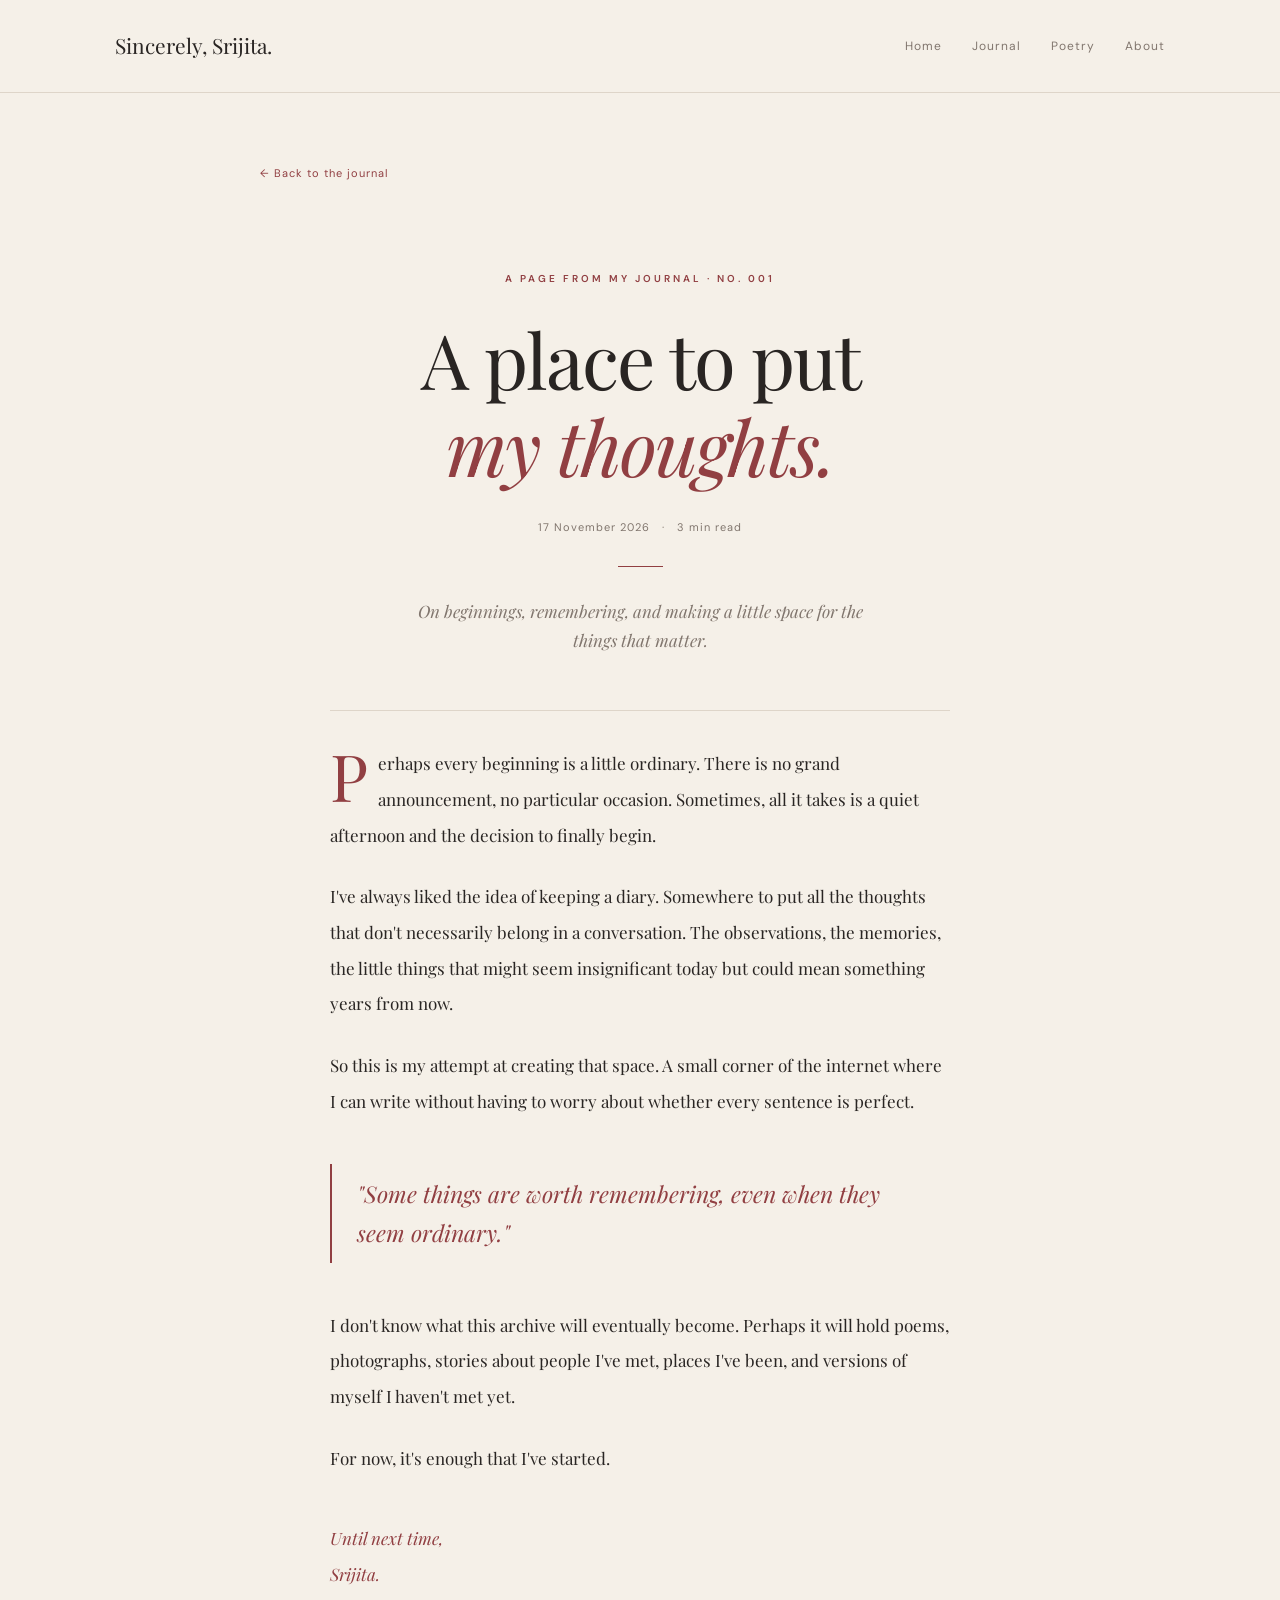
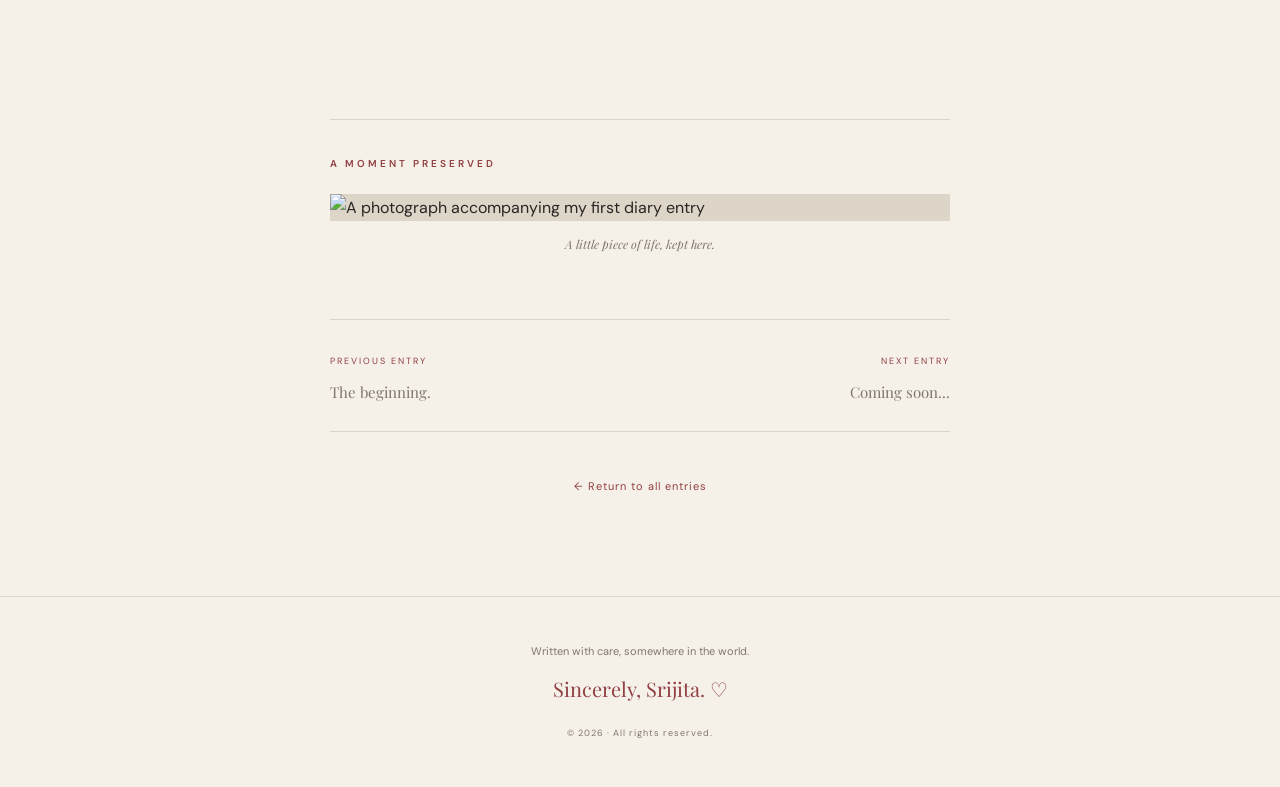
==== first-entry.html @ d3de6409 "Add files via upload" ====
<!DOCTYPE html>
<html lang="en">

<head>
    <meta charset="UTF-8">
    <meta name="viewport" content="width=device-width, initial-scale=1.0">

    <title>A Place to Put My Thoughts | Sincerely, Srijita</title>

    <link rel="stylesheet" href="../style.css">

    <link rel="preconnect" href="https://fonts.googleapis.com">
    <link rel="preconnect" href="https://fonts.gstatic.com" crossorigin>

    <link href="https://fonts.googleapis.com/css2?family=DM+Sans:wght@400;500;600&family=Playfair+Display:ital,wght@0,400;0,500;0,600;1,400;1,500&display=swap" rel="stylesheet">
</head>

<body class="entry-page">

    <header class="header">
        <a href="../index.html" class="logo">Sincerely, Srijita.</a>

        <nav>
            <a href="../index.html#home">Home</a>
            <a href="../index.html#journal">Journal</a>
            <a href="../index.html#poetry">Poetry</a>
            <a href="../index.html#about">About</a>
        </nav>
    </header>

    <main class="diary">

        <a href="../index.html#journal" class="back-link">
            ← Back to the journal
        </a>

        <header class="diary-heading">

            <p class="eyebrow">A PAGE FROM MY JOURNAL · NO. 001</p>

            <h1>
                A place to put<br>
                <span>my thoughts.</span>
            </h1>

            <div class="diary-meta">
                <span>17 November 2026</span>
                <span>·</span>
                <span>3 min read</span>
            </div>

            <div class="small-divider"></div>

            <p class="diary-subtitle">
                On beginnings, remembering, and making a little
                space for the things that matter.
            </p>

        </header>

        <article class="diary-body">

            <p class="drop-cap">
                Perhaps every beginning is a little ordinary.
                There is no grand announcement, no particular
                occasion. Sometimes, all it takes is a quiet
                afternoon and the decision to finally begin.
            </p>

            <p>
                I've always liked the idea of keeping a diary.
                Somewhere to put all the thoughts that don't
                necessarily belong in a conversation. The
                observations, the memories, the little things
                that might seem insignificant today but could
                mean something years from now.
            </p>

            <p>
                So this is my attempt at creating that space.
                A small corner of the internet where I can
                write without having to worry about whether
                every sentence is perfect.
            </p>

            <blockquote>
                "Some things are worth remembering,
                even when they seem ordinary."
            </blockquote>

            <p>
                I don't know what this archive will eventually
                become. Perhaps it will hold poems, photographs,
                stories about people I've met, places I've been,
                and versions of myself I haven't met yet.
            </p>

            <p>
                For now, it's enough that I've started.
            </p>

            <p class="signature">Until next time,<br>
                Srijita.
            </p>

        </article>

        <section class="photo-section">

            <p class="eyebrow">A MOMENT PRESERVED</p>

            <figure>
                <img
                    src="../images/first-entry-photo.jpg"
                    alt="A photograph accompanying my first diary entry"
                >

                <figcaption>
                    A little piece of life, kept here.
                </figcaption>
            </figure>

        </section>

        <div class="entry-navigation">

            <div class="nav-previous">
                <span>PREVIOUS ENTRY</span>
                <p>The beginning.</p>
            </div>

            <div class="nav-next">
                <span>NEXT ENTRY</span>
                <p>Coming soon...</p>
            </div>

        </div>

        <a href="../index.html#journal" class="back-link bottom-link">
            ← Return to all entries
        </a>

    </main>

    <footer>
        <p>Written with care, somewhere in the world.</p>
        <p class="footer-signature">Sincerely, Srijita. ♡</p>
        <p class="copyright">© 2026 · All rights reserved.</p>
    </footer>

</body>
</html>
---- style.css ----
/* --------------------------------
   SINCERELY, SRIJITA.
   A personal literary archive
----------------------------------- */

:root {
    --background: #f5f0e8;
    --paper: #faf7f1;
    --text: #292523;
    --muted: #81766e;
    --accent: #913f42;
    --line: #ded5c9;
}

* {
    margin: 0;
    padding: 0;
    box-sizing: border-box;
}

html {
    scroll-behavior: smooth;
}

body {
    background: var(--background);
    color: var(--text);
    font-family: 'DM Sans', sans-serif;
    line-height: 1.7;
}

/* HEADER */

.header {
    display: flex;
    justify-content: space-between;
    align-items: center;
    padding: 28px 9%;
    border-bottom: 1px solid var(--line);
}

.logo {
    font-family: 'Playfair Display', serif;
    font-size: 21px;
    color: var(--text);
    text-decoration: none;
}

nav {
    display: flex;
    gap: 30px;
}

nav a {
    color: var(--muted);
    text-decoration: none;
    font-size: 12px;
    letter-spacing: 1px;
    transition: color 0.3s ease;
}

nav a:hover {
    color: var(--accent);
}

/* HERO */

.hero {
    min-height: 570px;
    padding: 115px 12% 55px;
    display: flex;
    flex-direction: column;
    justify-content: center;
    position: relative;
}

.eyebrow {
    font-size: 10px;
    letter-spacing: 3px;
    color: var(--accent);
    font-weight: 600;
}

h1 {
    font-family: 'Playfair Display', serif;
    font-size: clamp(64px, 9vw, 110px);
    font-weight: 400;
    line-height: 1.08;
    margin: 28px 0;
    letter-spacing: -4px;
}

h1 span {
    font-style: italic;
    color: var(--accent);
}

.intro {
    max-width: 440px;
    color: var(--muted);
    font-size: 14px;
}

.read-link {
    color: var(--accent);
    text-decoration: none;
    font-size: 12px;
    margin-top: 32px;
    letter-spacing: 1px;
}

.read-link span {
    margin-left: 8px;
}

.hero-note {
    display: flex;
    justify-content: space-between;
    border-top: 1px solid var(--line);
    padding-top: 14px;
    margin-top: 85px;
    color: var(--muted);
    font-size: 10px;
    letter-spacing: 2px;
    text-transform: uppercase;
}

/* GENERAL SECTIONS */

.section {
    padding: 90px 12%;
    border-top: 1px solid var(--line);
}

.section-heading {
    margin-bottom: 50px;
}

h2 {
    font-family: 'Playfair Display', serif;
    font-size: 42px;
    font-weight: 400;
    margin-top: 10px;
}

h3 {
    font-family: 'Playfair Display', serif;
    font-size: 26px;
    font-weight: 400;
}

/* JOURNAL ENTRIES */

.entry {
    display: grid;
    grid-template-columns: 100px 1fr;
    gap: 35px;
    padding: 35px 0;
    border-top: 1px solid var(--line);
}

.entry-date {
    display: flex;
    flex-direction: column;
    color: var(--accent);
}

.entry-date span {
    font-family: 'Playfair Display', serif;
    font-size: 38px;
}

.entry-date small {
    font-size: 9px;
    letter-spacing: 1px;
}

.category {
    color: var(--accent);
    font-size: 9px;
    letter-spacing: 2px;
    margin-bottom: 10px;
}

.entry-content > p:not(.category) {
    color: var(--muted);
    font-size: 13px;
    max-width: 600px;
    margin-top: 12px;
}

.entry-footer {
    display: block;
    color: var(--muted);
    font-size: 10px;
    margin-top: 20px;
    font-style: italic;
}

/* POETRY */

.poetry {
    background: var(--paper);
}

.poetry > p:not(.eyebrow),
.about > p:not(.eyebrow) {
    color: var(--muted);
    max-width: 520px;
    font-size: 14px;
    margin-top: 15px;
}

.coming-soon {
    display: inline-block;
    margin-top: 28px;
    color: var(--accent);
    font-family: 'Playfair Display', serif;
    font-style: italic;
}

/* ABOUT */

.about {
    padding-top: 100px;
    padding-bottom: 100px;
}

/* FOOTER */

footer {
    text-align: center;
    padding: 45px 20px;
    border-top: 1px solid var(--line);
    color: var(--muted);
    font-size: 11px;
}

.footer-signature {
    font-family: 'Playfair Display', serif;
    font-size: 20px;
    color: var(--accent);
    margin: 12px 0;
}

.copyright {
    font-size: 9px;
    letter-spacing: 1px;
    margin-top: 20px;
}

/* MOBILE RESPONSIVENESS */

@media (max-width: 650px) {

    .header {
        flex-direction: column;
        gap: 18px;
        padding: 22px 5%;
    }

    nav {
        gap: 18px;
    }

    nav a {
        font-size: 10px;
    }

    .hero {
        padding: 90px 8% 40px;
        min-height: 500px;
    }

    h1 {
        font-size: 66px;
        letter-spacing: -3px;
    }

    .section {
        padding: 65px 8%;
    }

    .entry {
        grid-template-columns: 65px 1fr;
        gap: 18px;
    }

    h2 {
        font-size: 34px;
    }

    h3 {
        font-size: 22px;
    }

    .hero-note {
        margin-top: 65px;
    }
}

/* --------------------------------
   INDIVIDUAL DIARY ENTRY PAGE
----------------------------------- */

.entry-page {
    background: var(--background);
}

/* DIARY CONTAINER */

.diary {
    max-width: 850px;
    margin: 0 auto;
    padding: 65px 45px 100px;
}

/* BACK LINK */

.back-link {
    display: inline-block;
    color: var(--accent);
    text-decoration: none;
    font-size: 11px;
    letter-spacing: 1px;
    transition: opacity 0.3s ease;
}

.back-link:hover {
    opacity: 0.6;
}

/* DIARY HEADING */

.diary-heading {
    text-align: center;
    padding: 85px 0 55px;
}

.diary-heading h1 {
    font-size: clamp(48px, 8vw, 76px);
    letter-spacing: -2px;
    line-height: 1.15;
    margin: 28px 0;
}

.diary-heading h1 span {
    color: var(--accent);
    font-style: italic;
}

.diary-meta {
    display: flex;
    justify-content: center;
    gap: 12px;
    color: var(--muted);
    font-size: 11px;
    letter-spacing: 1px;
}

.small-divider {
    width: 45px;
    height: 1px;
    background: var(--accent);
    margin: 30px auto;
}

.diary-subtitle {
    max-width: 450px;
    margin: 0 auto;
    color: var(--muted);
    font-family: 'Playfair Display', serif;
    font-style: italic;
    font-size: 17px;
}

/* DIARY BODY */

.diary-body {
    max-width: 620px;
    margin: 0 auto;
    padding: 35px 0;
    border-top: 1px solid var(--line);
}

.diary-body p {
    color: var(--text);
    font-family: 'Playfair Display', serif;
    font-size: 17px;
    line-height: 2.1;
    margin-bottom: 26px;
}

.diary-body .drop-cap::first-letter {
    float: left;
    color: var(--accent);
    font-size: 65px;
    line-height: 0.9;
    padding-right: 10px;
}

.diary-body blockquote {
    border-left: 2px solid var(--accent);
    margin: 45px 0;
    padding: 10px 25px;
    color: var(--accent);
    font-family: 'Playfair Display', serif;
    font-size: 23px;
    font-style: italic;
    line-height: 1.7;
}

.diary-body .signature {
    color: var(--accent);
    font-style: italic;
    margin-top: 45px;
}

/* PHOTOGRAPH */

.photo-section {
    max-width: 620px;
    margin: 65px auto;
    padding-top: 35px;
    border-top: 1px solid var(--line);
}

.photo-section .eyebrow {
    margin-bottom: 22px;
}

.photo-section figure {
    margin: 0;
}

.photo-section img {
    display: block;
    width: 100%;
    max-height: 440px;
    object-fit: cover;
    background: var(--line);
}

.photo-section figcaption {
    color: var(--muted);
    font-family: 'Playfair Display', serif;
    font-style: italic;
    font-size: 12px;
    text-align: center;
    margin-top: 13px;
}

/* PREVIOUS AND NEXT */

.entry-navigation {
    max-width: 620px;
    margin: 65px auto 35px;
    padding: 25px 0;
    border-top: 1px solid var(--line);
    border-bottom: 1px solid var(--line);
    display: flex;
    justify-content: space-between;
    gap: 20px;
}

.entry-navigation span {
    color: var(--accent);
    font-size: 9px;
    letter-spacing: 2px;
}

.entry-navigation p {
    color: var(--muted);
    font-family: 'Playfair Display', serif;
    font-size: 15px;
    margin-top: 8px;
}

.nav-next {
    text-align: right;
}

.bottom-link {
    display: block;
    text-align: center;
    margin-top: 45px;
}

/* MOBILE */

@media (max-width: 650px) {

    .diary {
        padding: 40px 7% 70px;
    }

    .diary-heading {
        padding: 65px 0 40px;
    }

    .diary-heading h1 {
        font-size: 49px;
    }

    .diary-body p {
        font-size: 16px;
        line-height: 2;
    }

    .diary-body blockquote {
        font-size: 20px;
    }

    .photo-section img {
        max-height: 320px;
    }

    .entry-navigation {
        gap: 10px;
    }
}
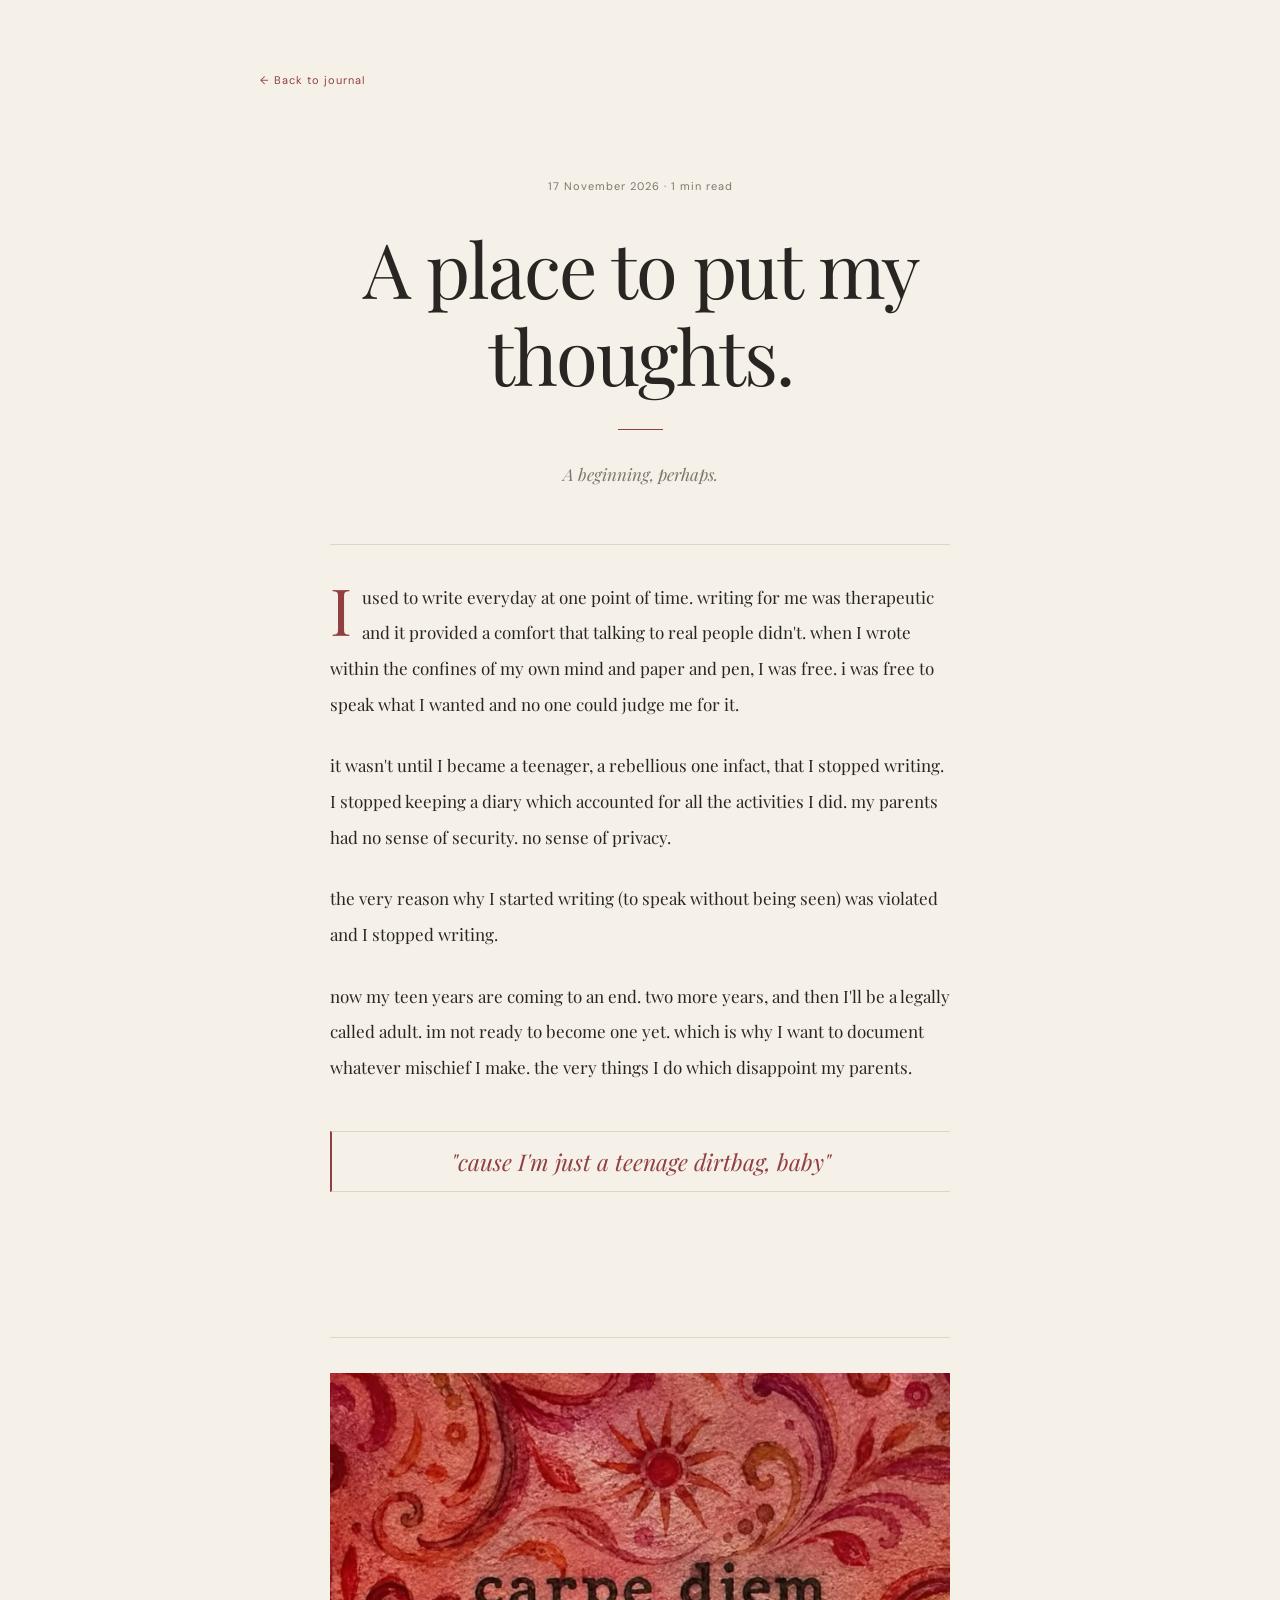
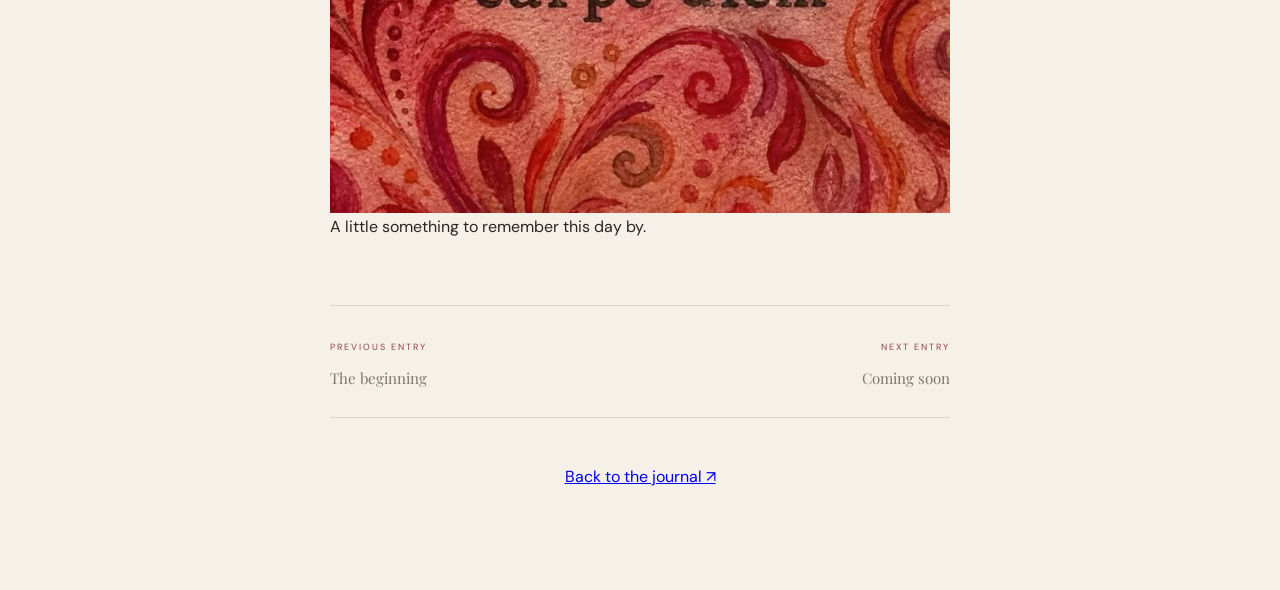
==== commit 09909c9f: "Add files via upload" ====
--- a/first-entry.html
+++ b/first-entry.html
@@ -1,7 +1,6 @@
 
 <!DOCTYPE html>
 <html lang="en">
-
 <head>
     <meta charset="UTF-8">
     <meta name="viewport" content="width=device-width, initial-scale=1.0">
@@ -10,144 +9,106 @@
 
     <link rel="stylesheet" href="../style.css">
 
-    <link rel="preconnect" href="https://fonts.googleapis.com">
-    <link rel="preconnect" href="https://fonts.gstatic.com" crossorigin>
+    <link href="https://fonts.googleapis.com/css2?family=DM+Sans:wght@400;500;600&family=Playfair+Display:ital,wght@0,400;0,500;0,600;1,400&display=swap" rel="stylesheet">
 
-    <link href="https://fonts.googleapis.com/css2?family=DM+Sans:wght@400;500;600&family=Playfair+Display:ital,wght@0,400;0,500;0,600;1,400;1,500&display=swap" rel="stylesheet">
+    <style>
+        .closing-quote {
+            margin: 55px 0 35px;
+            padding: 25px 0;
+            border-top: 1px solid #ded5c9;
+            border-bottom: 1px solid #ded5c9;
+            text-align: center;
+            color: #76565b;
+            font-family: 'Playfair Display', serif;
+            font-size: 1.5rem;
+            font-style: italic;
+            line-height: 1.6;
+        }
+    </style>
 </head>
 
 <body class="entry-page">
 
-    <header class="header">
-        <a href="../index.html" class="logo">Sincerely, Srijita.</a>
-
-        <nav>
-            <a href="../index.html#home">Home</a>
-            <a href="../index.html#journal">Journal</a>
-            <a href="../index.html#poetry">Poetry</a>
-            <a href="../index.html#about">About</a>
-        </nav>
-    </header>
-
     <main class="diary">
 
         <a href="../index.html#journal" class="back-link">
-            ← Back to the journal
+            ← Back to journal
         </a>
 
         <header class="diary-heading">
 
-            <p class="eyebrow">A PAGE FROM MY JOURNAL · NO. 001</p>
+            <p class="diary-meta">
+                17 November 2026 · 1 min read
+            </p>
 
-            <h1>
-                A place to put<br>
-                <span>my thoughts.</span>
-            </h1>
-
-            <div class="diary-meta">
-                <span>17 November 2026</span>
-                <span>·</span>
-                <span>3 min read</span>
-            </div>
+            <h1>A place to put my thoughts.</h1>
 
             <div class="small-divider"></div>
 
             <p class="diary-subtitle">
-                On beginnings, remembering, and making a little
-                space for the things that matter.
+                A beginning, perhaps.
             </p>
 
         </header>
 
+
         <article class="diary-body">
 
             <p class="drop-cap">
-                Perhaps every beginning is a little ordinary.
-                There is no grand announcement, no particular
-                occasion. Sometimes, all it takes is a quiet
-                afternoon and the decision to finally begin.
+                I used to write everyday at one point of time. writing for me was therapeutic and it provided a comfort that talking to real people didn't. when I wrote within the confines of my own mind and paper and pen, I was free. i was free to speak what I wanted and no one could judge me for it.
             </p>
 
             <p>
-                I've always liked the idea of keeping a diary.
-                Somewhere to put all the thoughts that don't
-                necessarily belong in a conversation. The
-                observations, the memories, the little things
-                that might seem insignificant today but could
-                mean something years from now.
+                it wasn't until I became a teenager, a rebellious one infact, that I stopped writing. I stopped keeping a diary which accounted for all the activities I did. my parents had no sense of security. no sense of privacy.
             </p>
 
             <p>
-                So this is my attempt at creating that space.
-                A small corner of the internet where I can
-                write without having to worry about whether
-                every sentence is perfect.
-            </p>
-
-            <blockquote>
-                "Some things are worth remembering,
-                even when they seem ordinary."
-            </blockquote>
-
-            <p>
-                I don't know what this archive will eventually
-                become. Perhaps it will hold poems, photographs,
-                stories about people I've met, places I've been,
-                and versions of myself I haven't met yet.
+                the very reason why I started writing (to speak without being seen) was violated and I stopped writing.
             </p>
 
             <p>
-                For now, it's enough that I've started.
+                now my teen years are coming to an end. two more years, and then I'll be a legally called adult. im not ready to become one yet. which is why I want to document whatever mischief I make. the very things I do which disappoint my parents.
             </p>
 
-            <p class="signature">Until next time,<br>
-                Srijita.
-            </p>
+            <blockquote class="closing-quote">
+                "cause I'm just a teenage dirtbag, baby"
+            </blockquote>
 
         </article>
 
+
         <section class="photo-section">
 
-            <p class="eyebrow">A MOMENT PRESERVED</p>
+            <img
+                src="../images/first-entry-photo.jpg"
+                alt="A photograph accompanying my first diary entry"
+            >
 
-            <figure>
-                <img
-                    src="../images/first-entry-photo.jpg"
-                    alt="A photograph accompanying my first diary entry"
-                >
-
-                <figcaption>
-                    A little piece of life, kept here.
-                </figcaption>
-            </figure>
+            <p>A little something to remember this day by.</p>
 
         </section>
 
-        <div class="entry-navigation">
+
+        <nav class="entry-navigation">
 
             <div class="nav-previous">
                 <span>PREVIOUS ENTRY</span>
-                <p>The beginning.</p>
+                <p>The beginning</p>
             </div>
 
             <div class="nav-next">
                 <span>NEXT ENTRY</span>
-                <p>Coming soon...</p>
+                <p>Coming soon</p>
             </div>
 
-        </div>
+        </nav>
 
-        <a href="../index.html#journal" class="back-link bottom-link">
-            ← Return to all entries
+
+        <a href="../index.html#journal" class="bottom-link">
+            Back to the journal ↗
         </a>
 
     </main>
 
-    <footer>
-        <p>Written with care, somewhere in the world.</p>
-        <p class="footer-signature">Sincerely, Srijita. ♡</p>
-        <p class="copyright">© 2026 · All rights reserved.</p>
-    </footer>
-
 </body>
 </html>
